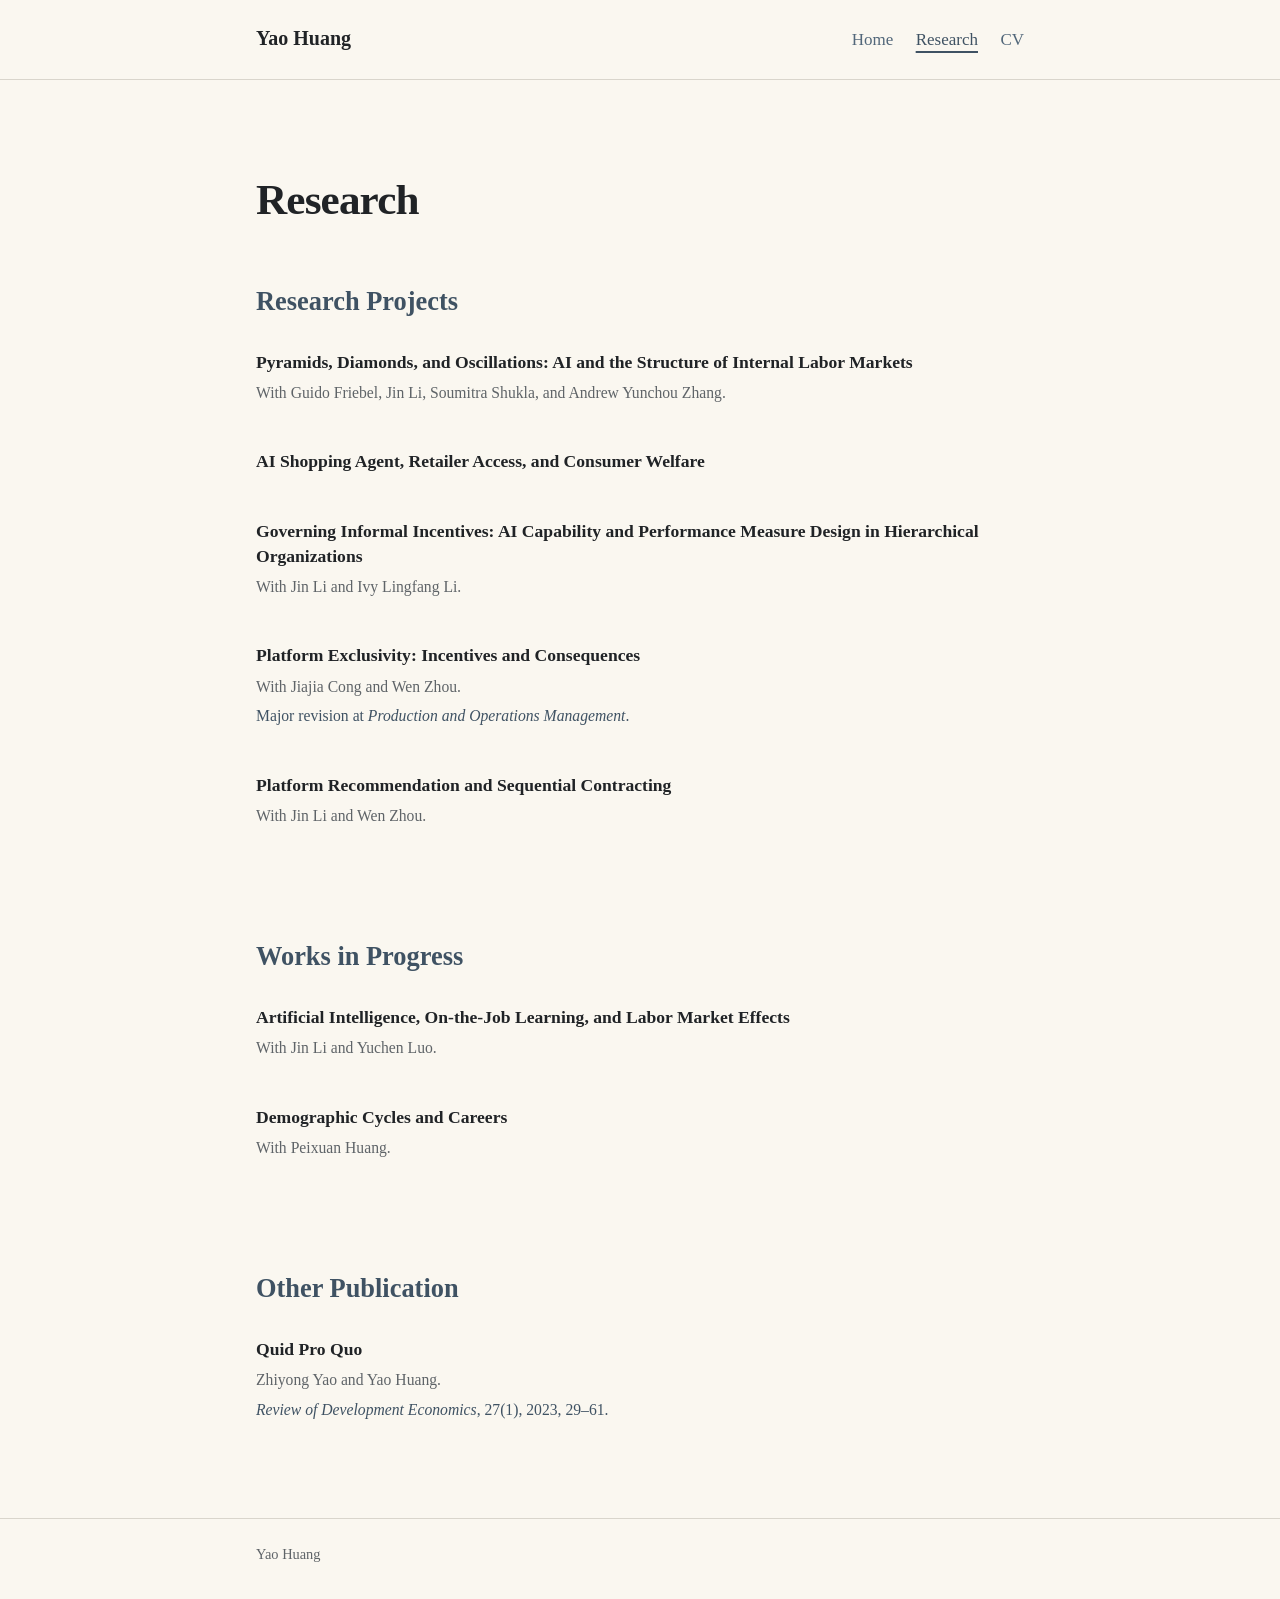
==== research.html @ d2ac97d9 "Redesign academic website" ====
<!DOCTYPE html>
<html lang="en">
<head>
  <meta charset="utf-8">
  <meta name="viewport" content="width=device-width, initial-scale=1">
  <meta name="description" content="Research projects and publications by Yao Huang.">
  <title>Research | Yao Huang</title>
  <link rel="stylesheet" href="styles.css">
</head>
<body>
  <a class="skip-link" href="#main-content">Skip to main content</a>

  <header class="site-header">
    <div class="site-header__inner">
      <a class="site-name" href="index.html">Yao Huang</a>
      <nav aria-label="Primary">
        <ul class="site-nav">
          <li><a href="index.html">Home</a></li>
          <li><a href="research.html" aria-current="page">Research</a></li>
          <li><a href="files/Yao_Huang_CV.pdf">CV</a></li>
        </ul>
      </nav>
    </div>
  </header>

  <main id="main-content" class="page-shell research-page">
    <h1>Research</h1>

    <section class="research-section" aria-labelledby="research-projects-title">
      <h2 id="research-projects-title">Research Projects</h2>
      <div class="research-list">
        <article class="research-item">
          <header class="research-item__header">
            <h3 class="research-title">Pyramids, Diamonds, and Oscillations: AI and the Structure of Internal Labor Markets</h3>
            <p class="research-authors">With <a class="coauthor-link" href="https://www.guidofriebel.com/">Guido Friebel</a>, <a class="coauthor-link" href="http://www.jin-li.org/">Jin Li</a>, <a class="coauthor-link" href="https://soumitrashukla.github.io/">Soumitra Shukla</a>, and <a class="coauthor-link" href="https://andrew-yc-zhang.github.io/">Andrew Yunchou Zhang</a>.</p>
          </header>
        </article>

        <article class="research-item">
          <header class="research-item__header">
            <h3 class="research-title">AI Shopping Agent, Retailer Access, and Consumer Welfare</h3>
          </header>
        </article>

        <article class="research-item">
          <header class="research-item__header">
            <h3 class="research-title">Governing Informal Incentives: AI Capability and Performance Measure Design in Hierarchical Organizations</h3>
            <p class="research-authors">With <a class="coauthor-link" href="http://www.jin-li.org/">Jin Li</a> and <a class="coauthor-link" href="http://www.lingfangivyli.com/">Ivy Lingfang Li</a>.</p>
          </header>
        </article>

        <article class="research-item">
          <header class="research-item__header">
            <h3 class="research-title">Platform Exclusivity: Incentives and Consequences</h3>
            <p class="research-authors">With <a class="coauthor-link" href="https://sites.google.com/site/jiajiacong/">Jiajia Cong</a> and <a class="coauthor-link" href="https://www.hkubs.hku.hk/people/wen-zhou/">Wen Zhou</a>.</p>
            <p class="research-status">Major revision at <cite>Production and Operations Management</cite>.</p>
          </header>
        </article>

        <article class="research-item">
          <header class="research-item__header">
            <h3 class="research-title">Platform Recommendation and Sequential Contracting</h3>
            <p class="research-authors">With <a class="coauthor-link" href="http://www.jin-li.org/">Jin Li</a> and <a class="coauthor-link" href="https://www.hkubs.hku.hk/people/wen-zhou/">Wen Zhou</a>.</p>
          </header>
        </article>
      </div>
    </section>

    <section class="research-section" aria-labelledby="works-in-progress-title">
      <h2 id="works-in-progress-title">Works in Progress</h2>
      <div class="research-list">
        <article class="research-item">
          <header class="research-item__header">
            <h3 class="research-title">Artificial Intelligence, On-the-Job Learning, and Labor Market Effects</h3>
            <p class="research-authors">With <a class="coauthor-link" href="http://www.jin-li.org/">Jin Li</a> and Yuchen Luo.</p>
          </header>
        </article>

        <article class="research-item">
          <header class="research-item__header">
            <h3 class="research-title">Demographic Cycles and Careers</h3>
            <p class="research-authors">With <a class="coauthor-link" href="https://glxy.dhu.edu.cn/glxyen/2025/1229/c20174a370430/page.htm">Peixuan Huang</a>.</p>
          </header>
        </article>
      </div>
    </section>

    <section class="research-section other-publication" aria-labelledby="other-publication-title">
      <h2 id="other-publication-title">Other Publication</h2>
      <article class="research-item publication-entry">
        <header class="research-item__header">
          <h3 class="research-title">Quid Pro Quo</h3>
          <p class="research-authors"><a class="coauthor-link" href="https://www.fdsm.fudan.edu.cn/En/2025/1020/c1036a23993/page.htm">Zhiyong Yao</a> and Yao Huang.</p>
          <p class="research-status"><cite>Review of Development Economics</cite>, 27(1), 2023, 29&ndash;61.</p>
        </header>
      </article>
    </section>
  </main>

  <footer class="site-footer">
    <div class="site-footer__inner">Yao Huang</div>
  </footer>
</body>
</html>
---- styles.css ----
:root {
  --color-background: #faf7f0;
  --color-text: #202326;
  --color-muted: #5f6468;
  --color-accent: #52677a;
  --color-accent-strong: #3f5263;
  --color-rule: #d9d5cc;
  --font-serif: Charter, "Bitstream Charter", "Iowan Old Style", "Palatino Linotype", Palatino, Georgia, serif;
  --content-width: 48rem;
}

*,
*::before,
*::after {
  box-sizing: border-box;
}

html {
  color-scheme: light;
}

body {
  margin: 0;
  background: var(--color-background);
  color: var(--color-text);
  font-family: var(--font-serif);
  font-size: 1.0625rem;
  font-weight: 400;
  line-height: 1.65;
  text-rendering: optimizeLegibility;
}

img {
  display: block;
  max-width: 100%;
}

a {
  color: var(--color-accent);
  text-decoration-line: underline;
  text-decoration-thickness: 0.075em;
  text-underline-offset: 0.2em;
}

a:hover {
  color: var(--color-accent-strong);
  text-decoration-thickness: 0.11em;
}

a:focus-visible {
  color: var(--color-accent-strong);
  outline: 3px solid var(--color-accent-strong);
  outline-offset: 3px;
  border-radius: 2px;
}

h1,
h2,
p {
  margin-top: 0;
}

h1,
h2,
.site-name {
  font-family: var(--font-serif);
}

h1 {
  margin-bottom: 1rem;
  font-size: clamp(2.15rem, 6vw, 2.7rem);
  font-weight: 600;
  line-height: 1.12;
  letter-spacing: -0.02em;
}

h2 {
  margin-bottom: 1.25rem;
  font-size: clamp(1.45rem, 4vw, 1.65rem);
  font-weight: 600;
  line-height: 1.25;
}

h3 {
  margin: 0;
  color: var(--color-text);
  font-family: var(--font-serif);
  font-size: 1.1rem;
  font-weight: 600;
  line-height: 1.45;
  overflow-wrap: anywhere;
}

.skip-link {
  position: fixed;
  z-index: 10;
  top: 0.75rem;
  left: 0.75rem;
  padding: 0.65rem 0.85rem;
  transform: translateY(-200%);
  background: var(--color-background);
  color: var(--color-accent-strong);
  font-weight: 650;
}

.skip-link:focus {
  transform: translateY(0);
}

.site-header {
  border-bottom: 1px solid var(--color-rule);
}

.site-header__inner,
.page-shell,
.site-footer__inner {
  width: min(calc(100% - 2.5rem), var(--content-width));
  margin-inline: auto;
}

.site-header__inner {
  display: flex;
  align-items: baseline;
  justify-content: space-between;
  gap: 1.5rem 2.5rem;
  padding-block: 1.35rem;
}

.site-name {
  color: var(--color-text);
  font-size: 1.25rem;
  font-weight: 600;
  line-height: 1.2;
  text-decoration: none;
  white-space: nowrap;
}

.site-name:hover {
  color: var(--color-accent-strong);
  text-decoration: underline;
  text-decoration-thickness: 0.075em;
}

.site-nav,
.professional-links {
  margin: 0;
  padding: 0;
  list-style: none;
}

.site-nav {
  display: flex;
  flex-wrap: wrap;
  gap: 0.5rem 1.4rem;
  font-weight: 500;
}

.site-nav a {
  display: inline-block;
  padding-block: 0.25rem;
  text-decoration: none;
}

.site-nav a:hover,
.site-nav a[aria-current="page"] {
  color: var(--color-accent-strong);
  text-decoration: underline;
  text-decoration-thickness: 0.1em;
  text-underline-offset: 0.35em;
}

.page-shell {
  padding-block: clamp(3.75rem, 9vw, 6rem);
}

.profile {
  display: grid;
  grid-template-columns: minmax(0, 1fr) minmax(9rem, 11rem);
  gap: 2.5rem clamp(2.5rem, 7vw, 5rem);
  align-items: start;
}

.position {
  margin-bottom: 1.5rem;
  font-weight: 600;
  line-height: 1.5;
}

.position span {
  color: var(--color-muted);
  font-weight: 450;
}

.introduction {
  max-width: 38rem;
  margin-bottom: 1.5rem;
  font-size: 1.1rem;
}

.research-fields {
  margin-bottom: 1.65rem;
}

.research-fields p {
  margin-bottom: 0;
}

.research-fields__label {
  color: var(--color-muted);
  font-size: 0.9rem;
  font-weight: 700;
  letter-spacing: 0.035em;
  text-transform: uppercase;
}

.professional-links {
  display: flex;
  flex-wrap: wrap;
  gap: 0.4rem 1.25rem;
}

.profile__portrait img {
  width: clamp(9rem, 18vw, 11rem);
  height: auto;
  border-radius: 2px;
}

.content-section,
.research-section {
  margin-top: clamp(4.5rem, 10vw, 6.5rem);
}

.research-item {
  color: var(--color-text);
}

.research-item + .research-item {
  margin-top: 2rem;
}

.research-authors,
.research-status {
  margin-top: 0.35rem;
  margin-bottom: 0;
  color: var(--color-muted);
  font-size: 0.98rem;
  font-weight: 400;
  line-height: 1.55;
}

.coauthor-link {
  color: inherit;
  font-weight: inherit;
  text-decoration: none;
}

.coauthor-link:hover,
.coauthor-link:focus-visible {
  color: var(--color-accent-strong);
  text-decoration-line: underline;
  text-decoration-thickness: 1px;
  text-underline-offset: 0.18em;
}

.research-status {
  color: var(--color-accent-strong);
  font-style: normal;
}

.section-link {
  margin-top: 1.75rem;
  margin-bottom: 0;
}

.research-page > h1 {
  margin-bottom: 0;
}

.research-section:first-of-type {
  margin-top: 3.75rem;
}

.research-page .research-section {
  margin-top: clamp(5rem, 11vw, 7rem);
}

.research-page .research-section:first-of-type {
  margin-top: 3.75rem;
}

.research-page .research-section h2 {
  margin-bottom: 2rem;
  color: var(--color-accent-strong);
  font-weight: 600;
}

.research-page .research-item + .research-item {
  margin-top: 2.75rem;
}

.site-footer {
  border-top: 1px solid var(--color-rule);
}

.site-footer__inner {
  padding-block: 1.5rem 2rem;
  color: var(--color-muted);
  font-size: 0.9rem;
}

@media (max-width: 42rem) {
  body {
    font-size: 1rem;
  }

  .site-header__inner {
    align-items: flex-start;
    flex-direction: column;
    gap: 0.75rem;
  }

  .site-nav {
    column-gap: 1.2rem;
  }

  .page-shell {
    padding-block: 3.5rem 4.5rem;
  }

  .profile {
    grid-template-columns: minmax(0, 1fr);
  }

  .profile__portrait img {
    width: 9rem;
  }

  .content-section,
  .research-section {
    margin-top: 4.25rem;
  }
}

@media print {
  body {
    background: #fff;
    color: #000;
  }

  .skip-link {
    display: none;
  }

  .site-header,
  .site-footer,
  .research-list,
  .research-item {
    border-color: #bbb;
  }
}
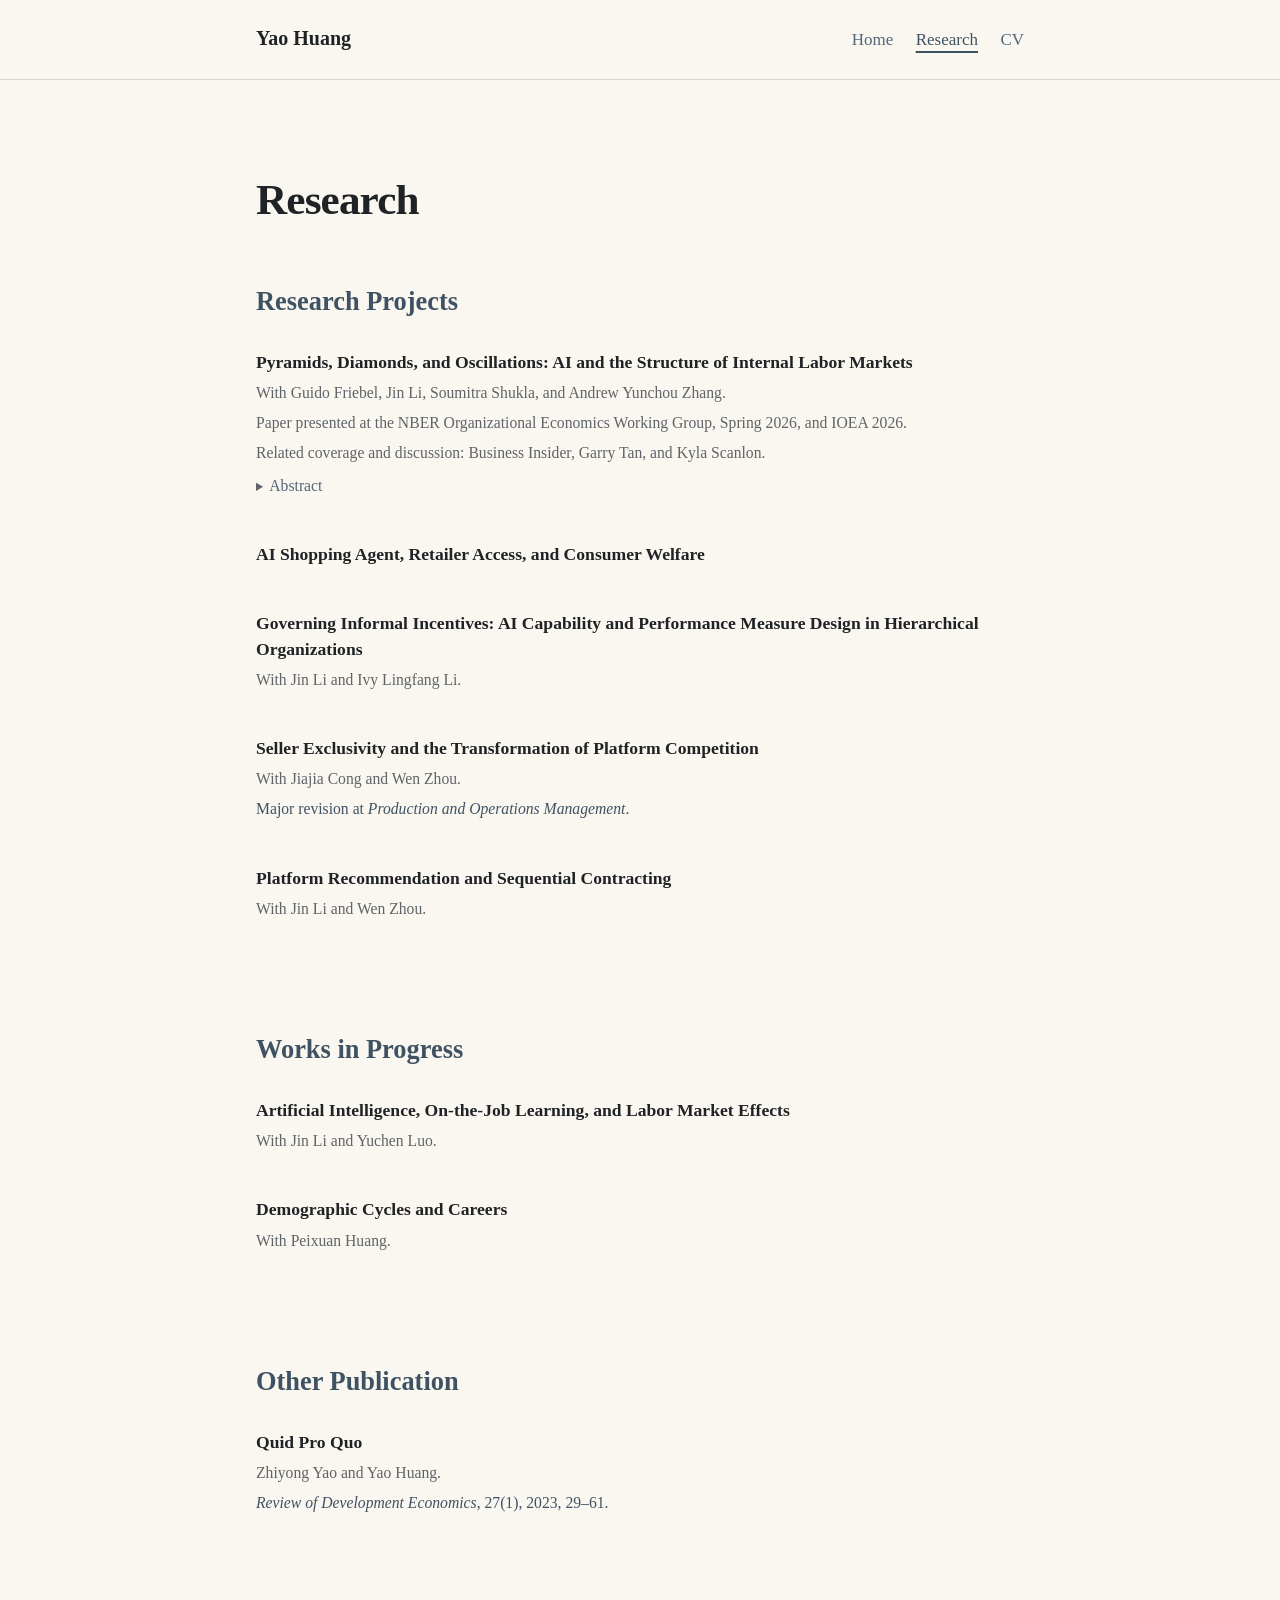
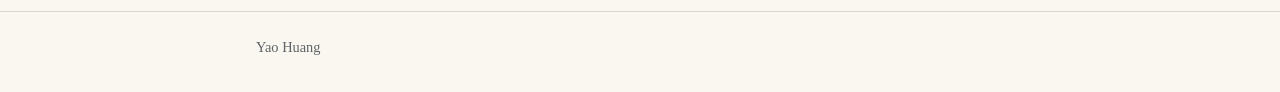
==== commit 8a321453: "Update research materials and paper links" ====
--- a/research.html
+++ b/research.html
@@ -31,8 +31,18 @@
       <div class="research-list">
         <article class="research-item">
           <header class="research-item__header">
-            <h3 class="research-title">Pyramids, Diamonds, and Oscillations: AI and the Structure of Internal Labor Markets</h3>
+            <h3 class="research-title">
+                <a class="research-title-link" href="papers/pyramids-diamonds/paper.pdf">Pyramids, Diamonds, and Oscillations: AI and the Structure of Internal Labor Markets</a>
+            </h3>
             <p class="research-authors">With <a class="coauthor-link" href="https://www.guidofriebel.com/">Guido Friebel</a>, <a class="coauthor-link" href="http://www.jin-li.org/">Jin Li</a>, <a class="coauthor-link" href="https://soumitrashukla.github.io/">Soumitra Shukla</a>, and <a class="coauthor-link" href="https://andrew-yc-zhang.github.io/">Andrew Yunchou Zhang</a>.</p>
+            <p class="research-presentation">Paper presented at the NBER Organizational Economics Working Group, Spring 2026, and IOEA 2026.</p>
+            <p class="research-related"><span class="research-related__label">Related coverage and discussion:</span> <a href="https://www.businessinsider.com/snap-layoffs-highlight-workplace-trend-ai-powered-tiny-teams-2026-4">Business Insider</a>, <a href="https://x.com/garrytan/status/2043363138113097956">Garry Tan</a>, and <a href="https://www.youtube.com/shorts/fr2Byxu72L4">Kyla Scanlon</a>.</p>
+            <details class="research-disclosure">
+              <summary>Abstract</summary>
+              <div class="research-disclosure__body">
+                <p>AI is changing workplaces: it leads to higher individual productivity and faster learning. We model the effects of these changes on internal labor markets. We show that for productivity shocks, firms preserve the span in the long run: a pyramid remains a pyramid. In the short run, however, firms freeze junior hiring, temporarily transforming the pyramid toward a diamond. In the transition to the new steady state, firms may oscillate between pyramids and diamonds before settling. For learning shocks, the long-run span falls, potentially permanently shifting the firm from a pyramid to a diamond. These fluctuations create inequality between junior cohorts and affect firm value when human capital is firm-specific.</p>
+              </div>
+            </details>
           </header>
         </article>
 
@@ -51,7 +61,7 @@
 
         <article class="research-item">
           <header class="research-item__header">
-            <h3 class="research-title">Platform Exclusivity: Incentives and Consequences</h3>
+            <h3 class="research-title">Seller Exclusivity and the Transformation of Platform Competition</h3>
             <p class="research-authors">With <a class="coauthor-link" href="https://sites.google.com/site/jiajiacong/">Jiajia Cong</a> and <a class="coauthor-link" href="https://www.hkubs.hku.hk/people/wen-zhou/">Wen Zhou</a>.</p>
             <p class="research-status">Major revision at <cite>Production and Operations Management</cite>.</p>
           </header>
@@ -89,7 +99,9 @@
       <h2 id="other-publication-title">Other Publication</h2>
       <article class="research-item publication-entry">
         <header class="research-item__header">
-          <h3 class="research-title">Quid Pro Quo</h3>
+          <h3 class="research-title">
+            <a class="research-title-link" href="papers/quid-pro-quo/paper.pdf">Quid Pro Quo</a>
+          </h3>
           <p class="research-authors"><a class="coauthor-link" href="https://www.fdsm.fudan.edu.cn/En/2025/1020/c1036a23993/page.htm">Zhiyong Yao</a> and Yao Huang.</p>
           <p class="research-status"><cite>Review of Development Economics</cite>, 27(1), 2023, 29&ndash;61.</p>
         </header>
--- a/styles.css
+++ b/styles.css
@@ -239,6 +239,8 @@
 }
 
 .research-authors,
+.research-presentation,
+.research-related,
 .research-status {
   margin-top: 0.35rem;
   margin-bottom: 0;
@@ -248,6 +250,19 @@
   line-height: 1.55;
 }
 
+.research-title-link {
+  color: inherit;
+  text-decoration: none;
+}
+
+.research-title-link:hover,
+.research-title-link:focus-visible {
+  color: var(--color-accent-strong);
+  text-decoration-line: underline;
+  text-decoration-thickness: 1px;
+  text-underline-offset: 0.18em;
+}
+
 .coauthor-link {
   color: inherit;
   font-weight: inherit;
@@ -260,6 +275,67 @@
   text-decoration-line: underline;
   text-decoration-thickness: 1px;
   text-underline-offset: 0.18em;
+}
+
+.research-related__label {
+  color: var(--color-muted);
+}
+
+.research-related a {
+  color: inherit;
+  text-decoration: none;
+}
+
+.research-related a:hover,
+.research-related a:focus-visible {
+  color: var(--color-accent-strong);
+  text-decoration-line: underline;
+  text-decoration-thickness: 1px;
+  text-underline-offset: 0.18em;
+}
+
+.research-disclosure {
+  margin-top: 0.55rem;
+}
+
+.research-disclosure summary {
+  width: fit-content;
+  color: var(--color-accent);
+  cursor: pointer;
+  font-size: 0.98rem;
+  font-weight: 400;
+  line-height: 1.55;
+  text-decoration: none;
+}
+
+.research-disclosure summary:hover,
+.research-disclosure summary:focus-visible {
+  color: var(--color-accent-strong);
+  text-decoration: none;
+}
+
+.research-disclosure summary:focus-visible {
+  outline: 3px solid var(--color-accent-strong);
+  outline-offset: 3px;
+  border-radius: 2px;
+}
+
+.research-disclosure summary::marker {
+  color: var(--color-muted);
+  font-size: 0.8em;
+}
+
+.research-disclosure__body {
+  max-width: 42rem;
+  margin: 0.65rem 0 0;
+  color: var(--color-muted);
+  font-size: 1rem;
+  font-weight: 400;
+  line-height: 1.65;
+}
+
+.research-disclosure__body p {
+  margin-bottom: 0;
 }
 
 .research-status {
